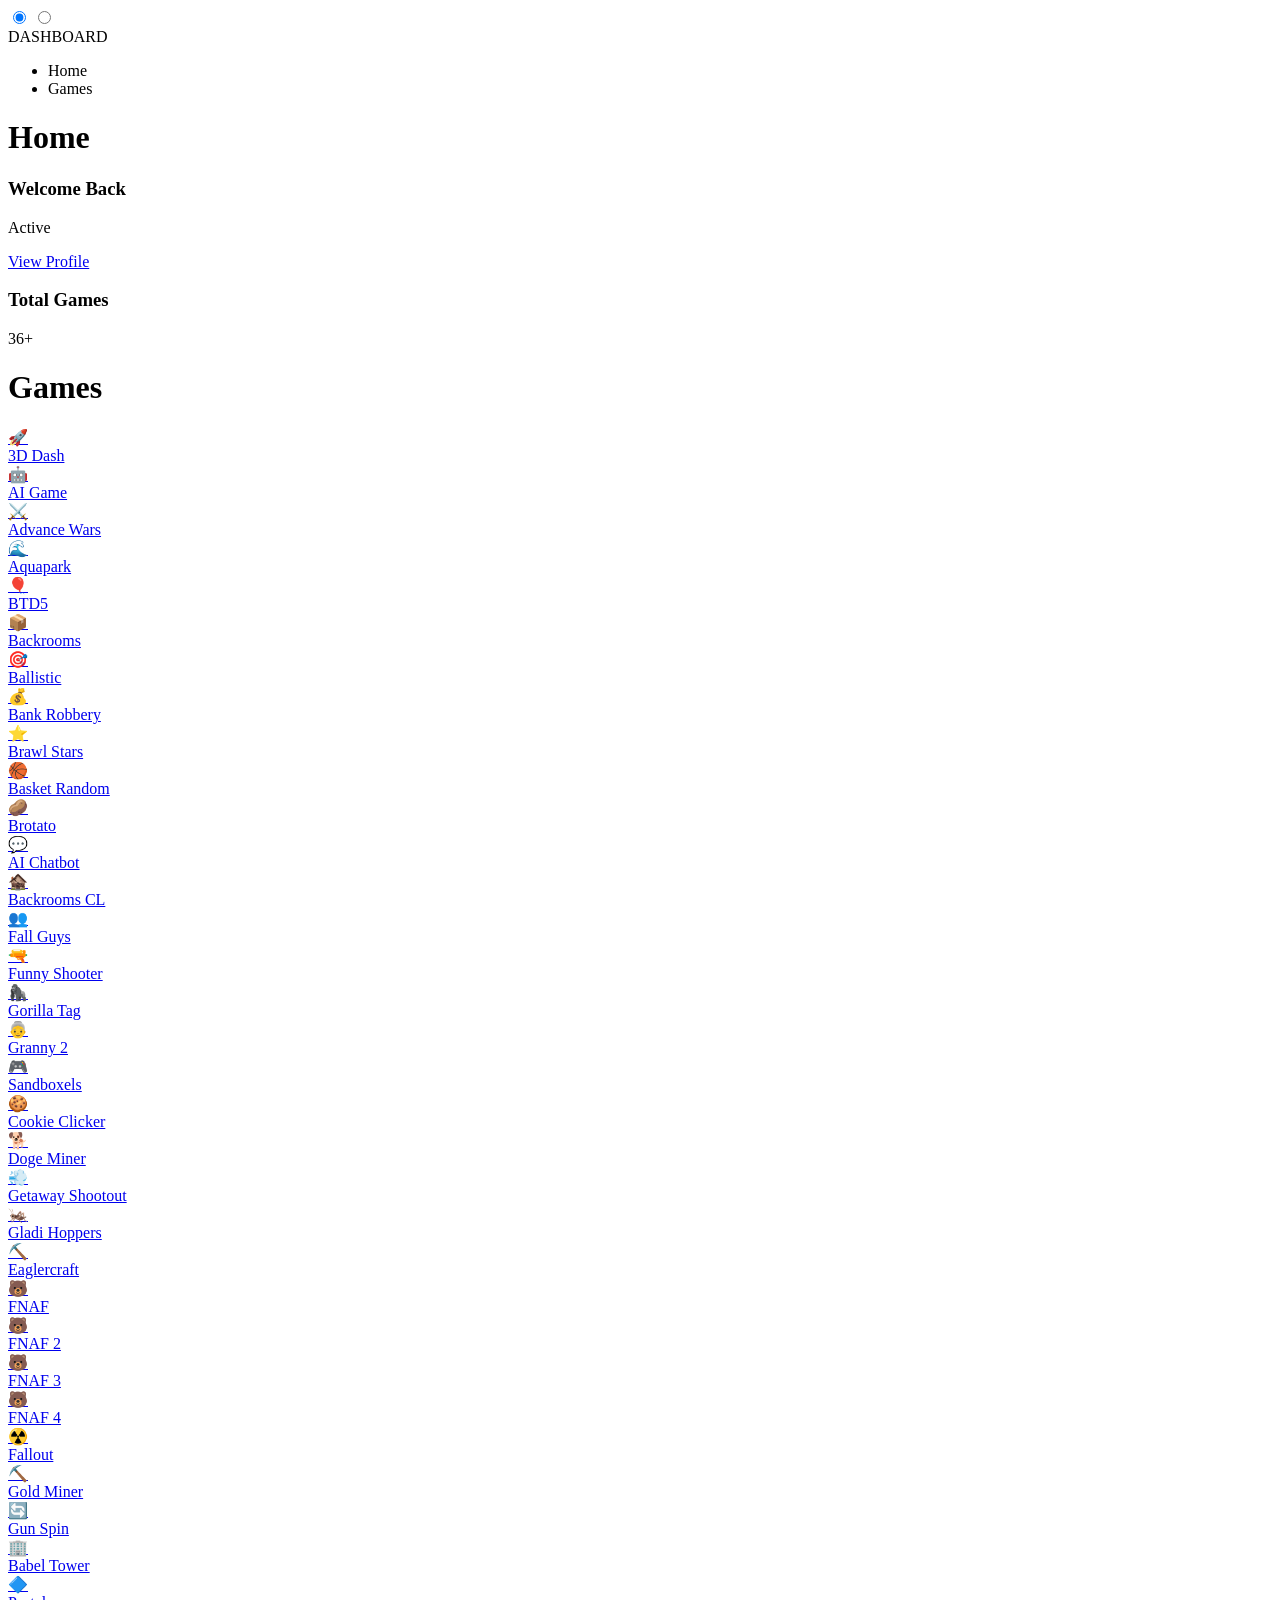
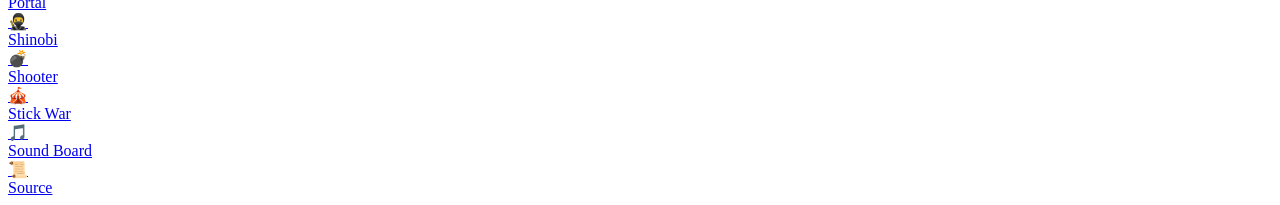
==== index.html @ 44eb1a1d "Fix game boxes with circular icons and game names" ====
<!DOCTYPE html>
<html lang="en">
<head>
    <meta charset="UTF-8">
    <meta name="viewport" content="width=device-width, initial-scale=1.0">
    <title>Matte Red Dashboard</title>
    <link rel="stylesheet" href="style.css">
</head>
<body>

    <!-- CSS Controllers (Must remain at root level) -->
    <input type="radio" id="tab-home" name="nav" checked>
    <input type="radio" id="tab-games" name="nav">

    <!-- Sidebar Navigation -->
    <aside class="sidebar">
        <div class="logo">DASHBOARD</div>
        <ul class="nav-links">
            <li><label for="tab-home">Home</label></li>
            <li><label for="tab-games">Games</label></li>
        </ul>
    </aside>

    <!-- Main Content Wrapper -->
    <main class="content">

        <!-- TAB 1: HOME -->
        <div class="section" id="section-home">
            <h1>Home</h1>
            <div class="grid">
                <div class="card card-red">
                    <h3>Welcome Back</h3>
                    <p class="big-number">Active</p>
                    <a href="#" class="action-btn" style="background-color: rgba(255,255,255,0.2);">View Profile</a>
                </div>
                <div class="card">
                    <h3>Total Games</h3>
                    <p class="big-number">36+</p>
                </div>
            </div>
        </div>

        <!-- TAB 2: GAMES -->
        <div class="section" id="section-games">
            <h1>Games</h1>
            <div class="game-grid">
                <a href="games/3dash.html" target="_blank" class="game-box">
                    <div class="game-icon">🚀</div>
                    <span>3D Dash</span>
                </a>
                <a href="games/AI.html" target="_blank" class="game-box">
                    <div class="game-icon">🤖</div>
                    <span>AI Game</span>
                </a>
                <a href="games/Advancewars.html" target="_blank" class="game-box">
                    <div class="game-icon">⚔️</div>
                    <span>Advance Wars</span>
                </a>
                <a href="games/Aquapark.html" target="_blank" class="game-box">
                    <div class="game-icon">🌊</div>
                    <span>Aquapark</span>
                </a>
                <a href="games/BTD5.html" target="_blank" class="game-box">
                    <div class="game-icon">🎈</div>
                    <span>BTD5</span>
                </a>
                <a href="games/Backrooms2d.html" target="_blank" class="game-box">
                    <div class="game-icon">📦</div>
                    <span>Backrooms</span>
                </a>
                <a href="games/Ballistic.html" target="_blank" class="game-box">
                    <div class="game-icon">🎯</div>
                    <span>Ballistic</span>
                </a>
                <a href="games/Bankrobbery.html" target="_blank" class="game-box">
                    <div class="game-icon">💰</div>
                    <span>Bank Robbery</span>
                </a>
                <a href="games/BrawlStars.html" target="_blank" class="game-box">
                    <div class="game-icon">⭐</div>
                    <span>Brawl Stars</span>
                </a>
                <a href="games/basketrandom.html" target="_blank" class="game-box">
                    <div class="game-icon">🏀</div>
                    <span>Basket Random</span>
                </a>
                <a href="games/brotato.html" target="_blank" class="game-box">
                    <div class="game-icon">🥔</div>
                    <span>Brotato</span>
                </a>
                <a href="games/clai.html" target="_blank" class="game-box">
                    <div class="game-icon">💬</div>
                    <span>AI Chatbot</span>
                </a>
                <a href="games/clbackrooms.html" target="_blank" class="game-box">
                    <div class="game-icon">🏚️</div>
                    <span>Backrooms CL</span>
                </a>
                <a href="games/clfallguys.html" target="_blank" class="game-box">
                    <div class="game-icon">👥</div>
                    <span>Fall Guys</span>
                </a>
                <a href="games/clfunnyshooter2.html" target="_blank" class="game-box">
                    <div class="game-icon">🔫</div>
                    <span>Funny Shooter</span>
                </a>
                <a href="games/clgorillatag.html" target="_blank" class="game-box">
                    <div class="game-icon">🦍</div>
                    <span>Gorilla Tag</span>
                </a>
                <a href="games/clgranny2.html" target="_blank" class="game-box">
                    <div class="game-icon">👵</div>
                    <span>Granny 2</span>
                </a>
                <a href="games/clsandboxels.html" target="_blank" class="game-box">
                    <div class="game-icon">🎮</div>
                    <span>Sandboxels</span>
                </a>
                <a href="games/cookieclicker.html" target="_blank" class="game-box">
                    <div class="game-icon">🍪</div>
                    <span>Cookie Clicker</span>
                </a>
                <a href="games/dogeminer.html" target="_blank" class="game-box">
                    <div class="game-icon">🐕</div>
                    <span>Doge Miner</span>
                </a>
                <a href="games/getawayshootout.html" target="_blank" class="game-box">
                    <div class="game-icon">💨</div>
                    <span>Getaway Shootout</span>
                </a>
                <a href="games/gladihoppers.html" target="_blank" class="game-box">
                    <div class="game-icon">🦗</div>
                    <span>Gladi Hoppers</span>
                </a>
                <a href="games/EaglercraftX_1.8_u53_Offline_Signed.html" target="_blank" class="game-box">
                    <div class="game-icon">⛏️</div>
                    <span>Eaglercraft</span>
                </a>
                <a href="games/FNAF.html" target="_blank" class="game-box">
                    <div class="game-icon">🐻</div>
                    <span>FNAF</span>
                </a>
                <a href="games/FNAF2.html" target="_blank" class="game-box">
                    <div class="game-icon">🐻</div>
                    <span>FNAF 2</span>
                </a>
                <a href="games/FNAF3.html" target="_blank" class="game-box">
                    <div class="game-icon">🐻</div>
                    <span>FNAF 3</span>
                </a>
                <a href="games/FNAF4.html" target="_blank" class="game-box">
                    <div class="game-icon">🐻</div>
                    <span>FNAF 4</span>
                </a>
                <a href="games/Fallout.html" target="_blank" class="game-box">
                    <div class="game-icon">☢️</div>
                    <span>Fallout</span>
                </a>
                <a href="games/Goldminer.html" target="_blank" class="game-box">
                    <div class="game-icon">⛏️</div>
                    <span>Gold Miner</span>
                </a>
                <a href="games/Gunspin.html" target="_blank" class="game-box">
                    <div class="game-icon">🔄</div>
                    <span>Gun Spin</span>
                </a>
                <a href="games/babeltower.html" target="_blank" class="game-box">
                    <div class="game-icon">🏢</div>
                    <span>Babel Tower</span>
                </a>
                <a href="games/portal.html" target="_blank" class="game-box">
                    <div class="game-icon">🔷</div>
                    <span>Portal</span>
                </a>
                <a href="games/shinobi.html" target="_blank" class="game-box">
                    <div class="game-icon">🥷</div>
                    <span>Shinobi</span>
                </a>
                <a href="games/shooter.html" target="_blank" class="game-box">
                    <div class="game-icon">💣</div>
                    <span>Shooter</span>
                </a>
                <a href="games/stickwar.html" target="_blank" class="game-box">
                    <div class="game-icon">🎪</div>
                    <span>Stick War</span>
                </a>
                <a href="games/soundboard.html" target="_blank" class="game-box">
                    <div class="game-icon">🎵</div>
                    <span>Sound Board</span>
                </a>
                <a href="games/source.html" target="_blank" class="game-box">
                    <div class="game-icon">📜</div>
                    <span>Source</span>
                </a>
            </div>
        </div>

    </main>

</body>
</html>
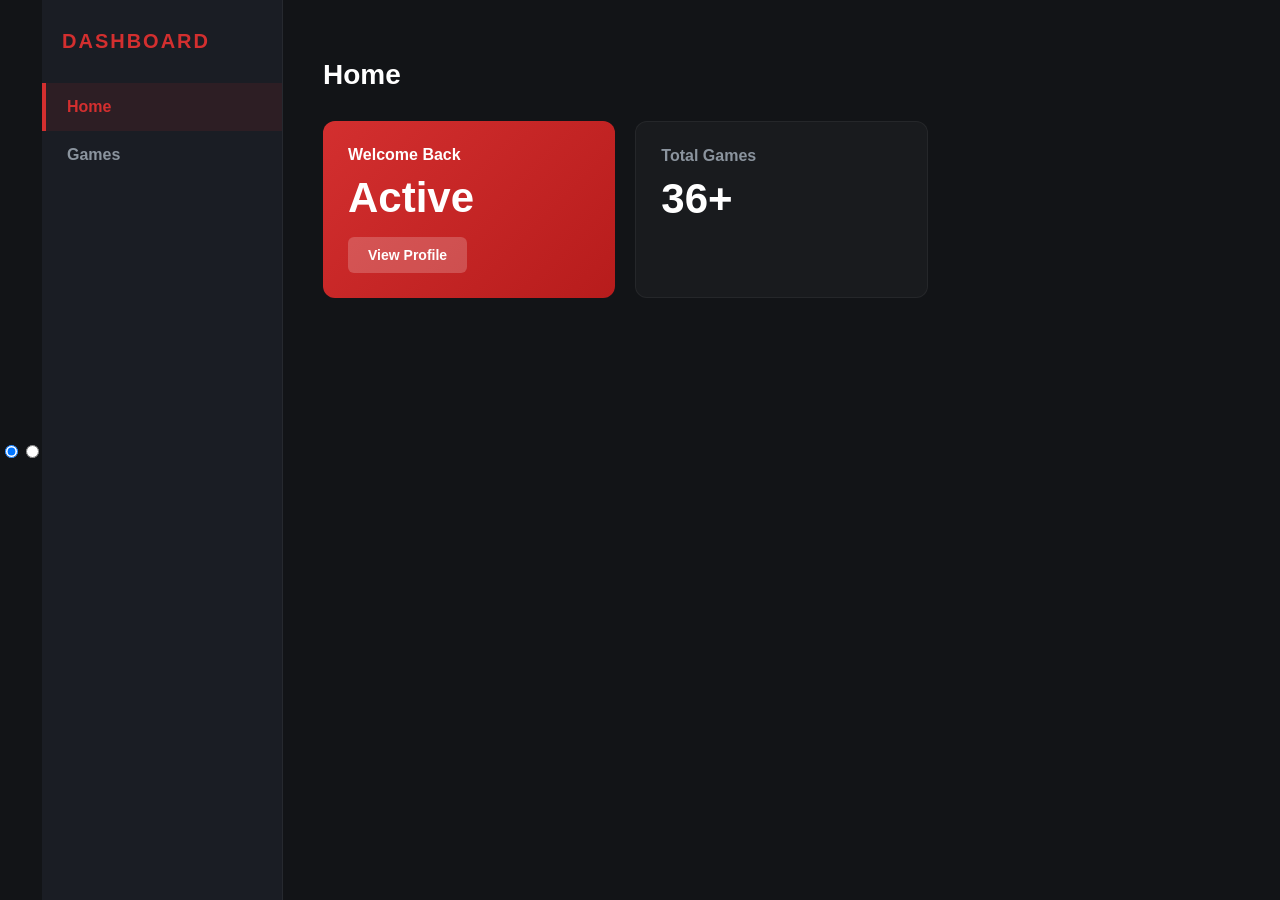
==== commit 52513d52: "Update index.html" ====
--- a/index.html
+++ b/index.html
@@ -3,7 +3,7 @@
 <head>
     <meta charset="UTF-8">
     <meta name="viewport" content="width=device-width, initial-scale=1.0">
-    <title>Matte Red Dashboard</title>
+    <title>games</title>
     <link rel="stylesheet" href="style.css">
 </head>
 <body>
@@ -45,152 +45,160 @@
             <h1>Games</h1>
             <div class="game-grid">
                 <a href="games/3dash.html" target="_blank" class="game-box">
-                    <div class="game-icon">🚀</div>
+                    <div class="game-icon"></div>
                     <span>3D Dash</span>
                 </a>
                 <a href="games/AI.html" target="_blank" class="game-box">
-                    <div class="game-icon">🤖</div>
+                    <div class="game-icon"></div>
                     <span>AI Game</span>
                 </a>
                 <a href="games/Advancewars.html" target="_blank" class="game-box">
-                    <div class="game-icon">⚔️</div>
+                    <div class="game-icon"></div>
                     <span>Advance Wars</span>
                 </a>
                 <a href="games/Aquapark.html" target="_blank" class="game-box">
-                    <div class="game-icon">🌊</div>
+                    <div class="game-icon"></div>
                     <span>Aquapark</span>
                 </a>
                 <a href="games/BTD5.html" target="_blank" class="game-box">
-                    <div class="game-icon">🎈</div>
+                    <div class="game-icon"></div>
                     <span>BTD5</span>
                 </a>
                 <a href="games/Backrooms2d.html" target="_blank" class="game-box">
-                    <div class="game-icon">📦</div>
+                    <div class="game-icon"></div>
                     <span>Backrooms</span>
                 </a>
                 <a href="games/Ballistic.html" target="_blank" class="game-box">
-                    <div class="game-icon">🎯</div>
+                    <div class="game-icon"></div>
                     <span>Ballistic</span>
                 </a>
                 <a href="games/Bankrobbery.html" target="_blank" class="game-box">
-                    <div class="game-icon">💰</div>
+                    <div class="game-icon"></div>
                     <span>Bank Robbery</span>
                 </a>
                 <a href="games/BrawlStars.html" target="_blank" class="game-box">
-                    <div class="game-icon">⭐</div>
+                    <div class="game-icon"></div>
                     <span>Brawl Stars</span>
                 </a>
                 <a href="games/basketrandom.html" target="_blank" class="game-box">
-                    <div class="game-icon">🏀</div>
+                    <div class="game-icon"></div>
                     <span>Basket Random</span>
                 </a>
                 <a href="games/brotato.html" target="_blank" class="game-box">
-                    <div class="game-icon">🥔</div>
+                    <div class="game-icon"></div>
                     <span>Brotato</span>
                 </a>
                 <a href="games/clai.html" target="_blank" class="game-box">
-                    <div class="game-icon">💬</div>
+                    <div class="game-icon"></div>
                     <span>AI Chatbot</span>
                 </a>
                 <a href="games/clbackrooms.html" target="_blank" class="game-box">
-                    <div class="game-icon">🏚️</div>
+                    <div class="game-icon"></div>
                     <span>Backrooms CL</span>
                 </a>
                 <a href="games/clfallguys.html" target="_blank" class="game-box">
-                    <div class="game-icon">👥</div>
+                    <div class="game-icon"></div>
                     <span>Fall Guys</span>
                 </a>
                 <a href="games/clfunnyshooter2.html" target="_blank" class="game-box">
-                    <div class="game-icon">🔫</div>
+                    <div class="game-icon"></div>
                     <span>Funny Shooter</span>
                 </a>
                 <a href="games/clgorillatag.html" target="_blank" class="game-box">
-                    <div class="game-icon">🦍</div>
+                    <div class="game-icon"></div>
                     <span>Gorilla Tag</span>
                 </a>
                 <a href="games/clgranny2.html" target="_blank" class="game-box">
-                    <div class="game-icon">👵</div>
+                    <div class="game-icon"></div>
                     <span>Granny 2</span>
                 </a>
                 <a href="games/clsandboxels.html" target="_blank" class="game-box">
-                    <div class="game-icon">🎮</div>
+                    <div class="game-icon"></div>
                     <span>Sandboxels</span>
                 </a>
                 <a href="games/cookieclicker.html" target="_blank" class="game-box">
-                    <div class="game-icon">🍪</div>
+                    <div class="game-icon"></div>
                     <span>Cookie Clicker</span>
                 </a>
                 <a href="games/dogeminer.html" target="_blank" class="game-box">
-                    <div class="game-icon">🐕</div>
+                    <div class="game-icon"></div>
                     <span>Doge Miner</span>
                 </a>
                 <a href="games/getawayshootout.html" target="_blank" class="game-box">
-                    <div class="game-icon">💨</div>
+                    <div class="game-icon"></div>
                     <span>Getaway Shootout</span>
                 </a>
                 <a href="games/gladihoppers.html" target="_blank" class="game-box">
-                    <div class="game-icon">🦗</div>
+                    <div class="game-icon"></div>
                     <span>Gladi Hoppers</span>
                 </a>
                 <a href="games/EaglercraftX_1.8_u53_Offline_Signed.html" target="_blank" class="game-box">
-                    <div class="game-icon">⛏️</div>
+                    <div class="game-icon"></div>
                     <span>Eaglercraft</span>
                 </a>
                 <a href="games/FNAF.html" target="_blank" class="game-box">
-                    <div class="game-icon">🐻</div>
+                    <div class="game-icon"></div>
                     <span>FNAF</span>
                 </a>
                 <a href="games/FNAF2.html" target="_blank" class="game-box">
-                    <div class="game-icon">🐻</div>
+                    <div class="game-icon"></div>
                     <span>FNAF 2</span>
                 </a>
                 <a href="games/FNAF3.html" target="_blank" class="game-box">
-                    <div class="game-icon">🐻</div>
+                    <div class="game-icon"></div>
                     <span>FNAF 3</span>
                 </a>
                 <a href="games/FNAF4.html" target="_blank" class="game-box">
-                    <div class="game-icon">🐻</div>
+                    <div class="game-icon"></div>
                     <span>FNAF 4</span>
                 </a>
                 <a href="games/Fallout.html" target="_blank" class="game-box">
-                    <div class="game-icon">☢️</div>
+                    <div class="game-icon"></div>
                     <span>Fallout</span>
                 </a>
                 <a href="games/Goldminer.html" target="_blank" class="game-box">
-                    <div class="game-icon">⛏️</div>
+                    <div class="game-icon"></div>
                     <span>Gold Miner</span>
                 </a>
                 <a href="games/Gunspin.html" target="_blank" class="game-box">
-                    <div class="game-icon">🔄</div>
+                    <div class="game-icon"></div>
                     <span>Gun Spin</span>
                 </a>
                 <a href="games/babeltower.html" target="_blank" class="game-box">
-                    <div class="game-icon">🏢</div>
+                    <div class="game-icon"></div>
                     <span>Babel Tower</span>
                 </a>
                 <a href="games/portal.html" target="_blank" class="game-box">
-                    <div class="game-icon">🔷</div>
+                    <div class="game-icon"></div>
                     <span>Portal</span>
                 </a>
                 <a href="games/shinobi.html" target="_blank" class="game-box">
-                    <div class="game-icon">🥷</div>
+                    <div class="game-icon"></div>
                     <span>Shinobi</span>
                 </a>
                 <a href="games/shooter.html" target="_blank" class="game-box">
-                    <div class="game-icon">💣</div>
+                    <div class="game-icon"></div>
                     <span>Shooter</span>
                 </a>
                 <a href="games/stickwar.html" target="_blank" class="game-box">
-                    <div class="game-icon">🎪</div>
+                    <div class="game-icon"></div>
                     <span>Stick War</span>
                 </a>
                 <a href="games/soundboard.html" target="_blank" class="game-box">
-                    <div class="game-icon">🎵</div>
+                    <div class="game-icon"></div>
                     <span>Sound Board</span>
                 </a>
                 <a href="games/source.html" target="_blank" class="game-box">
-                    <div class="game-icon">📜</div>
+                    <div class="game-icon"></div>
                     <span>Source</span>
+                </a>
+                <a href="games/ultrakill.html" target="_blank" class="game-box">
+                    <div class="game-icon"></div>
+                    <span>Ultrakill</span>
+                </a>
+                <a href="games/games.html" target="_blank" class="game-box">
+                    <div class="game-icon"></div>
+                    <span>All games</span>
                 </a>
             </div>
         </div>
--- a/style.css
+++ b/style.css
@@ -0,0 +1,222 @@
+/* Color Palette */
+:root {
+  --bg-main: #121417;       /* Off-black charcoal */
+  --bg-sidebar: #1a1d24;    /* Dark slate gray */
+  --accent-red: #d32f2f;    /* Deep matte red */
+  --hover-red: #b71c1c;     /* Darker red hover */
+  --text-primary: #ffffff;  /* Pure white */
+  --text-muted: #8b949e;    /* Cool gray */
+  --card-bg: rgba(255, 255, 255, 0.03); /* Subtle glass tint */
+}
+
+body {
+  margin: 0;
+  padding: 0;
+  font-family: -apple-system, BlinkMacSystemFont, 'Segoe UI', Roboto, sans-serif;
+  background-color: var(--bg-main);
+  color: var(--text-primary);
+  display: flex;
+  height: 100vh;
+  overflow: hidden;
+}
+
+/* Sidebar Layout */
+.sidebar {
+  width: 240px;
+  background-color: var(--bg-sidebar);
+  display: flex;
+  flex-direction: column;
+  border-right: 1px solid rgba(255, 255, 255, 0.05);
+}
+
+.logo {
+  font-size: 20px;
+  font-weight: 800;
+  letter-spacing: 2px;
+  padding: 30px 20px;
+  color: var(--accent-red);
+}
+
+.nav-links {
+  list-style: none;
+  padding: 0;
+  margin: 0;
+}
+
+.nav-links li {
+  width: 100%;
+}
+
+.nav-links input[type="radio"] {
+  display: none; /* Hide standard buttons */
+}
+
+/* Sidebar Clickable Tabs */
+.nav-links label {
+  display: block;
+  padding: 15px 25px;
+  color: var(--text-muted);
+  cursor: pointer;
+  font-weight: 600;
+  transition: all 0.2s ease;
+}
+
+.nav-links label:hover {
+  background-color: rgba(255, 255, 255, 0.02);
+  color: var(--text-primary);
+}
+
+/* Active tab style */
+#tab-home:checked ~ .sidebar label[for="tab-home"],
+#tab-games:checked ~ .sidebar label[for="tab-games"] {
+  background-color: rgba(211, 47, 47, 0.1);
+  color: var(--accent-red);
+  border-left: 4px solid var(--accent-red);
+  padding-left: 21px; /* Account for the border */
+}
+
+/* Main Content Wrapper */
+.content {
+  flex: 1;
+  padding: 40px;
+  overflow-y: auto;
+}
+
+/* Hide content blocks by default */
+.section {
+  display: none;
+}
+
+/* Show sections based on radio button state */
+#tab-home:checked ~ .content #section-home,
+#tab-games:checked ~ .content #section-games {
+  display: block;
+}
+
+h1 {
+  font-size: 28px;
+  margin-bottom: 30px;
+  font-weight: 700;
+}
+
+/* Grid System for Dashboard */
+.grid {
+  display: grid;
+  grid-template-columns: repeat(auto-fill, minmax(280px, 1fr));
+  gap: 20px;
+}
+
+/* Modern Matte Cards */
+.card {
+  background: var(--card-bg);
+  border: 1px solid rgba(255, 255, 255, 0.05);
+  border-radius: 12px;
+  padding: 25px;
+  transition: transform 0.2s, box-shadow 0.2s;
+}
+
+.card:hover {
+  transform: translateY(-3px);
+  box-shadow: 0 10px 20px rgba(0, 0, 0, 0.3);
+}
+
+.card h3 {
+  margin: 0 0 10px 0;
+  font-size: 16px;
+  color: var(--text-muted);
+}
+
+.big-number {
+  font-size: 42px;
+  font-weight: 800;
+  margin: 0;
+  color: var(--text-primary);
+}
+
+/* Red Accent Card */
+.card-red {
+  background: linear-gradient(135deg, var(--accent-red), var(--hover-red));
+  border: none;
+}
+
+.card-red h3, .card-red .big-number {
+  color: #ffffff;
+}
+
+/* Active buttons */
+.action-btn {
+  display: inline-block;
+  margin-top: 15px;
+  padding: 10px 20px;
+  background-color: var(--accent-red);
+  color: #ffffff;
+  text-decoration: none;
+  border-radius: 6px;
+  font-weight: 600;
+  font-size: 14px;
+  transition: background-color 0.2s;
+}
+
+.action-btn:hover {
+  background-color: var(--hover-red);
+}
+
+/* Game Grid Styles - Like the reference image */
+.game-grid {
+  display: grid;
+  grid-template-columns: repeat(auto-fill, minmax(140px, 1fr));
+  gap: 20px;
+  padding: 0;
+}
+
+.game-box {
+  background: rgba(255, 255, 255, 0.05);
+  border: 1px solid rgba(255, 255, 255, 0.1);
+  border-radius: 12px;
+  padding: 15px;
+  text-decoration: none;
+  color: var(--text-primary);
+  text-align: center;
+  transition: all 0.3s ease;
+  display: flex;
+  flex-direction: column;
+  align-items: center;
+  justify-content: center;
+  gap: 12px;
+  min-height: 150px;
+  cursor: pointer;
+}
+
+.game-box:hover {
+  background: rgba(211, 47, 47, 0.15);
+  border-color: var(--accent-red);
+  transform: translateY(-5px);
+  box-shadow: 0 8px 20px rgba(211, 47, 47, 0.2);
+}
+
+.game-icon {
+  width: 80px;
+  height: 80px;
+  border-radius: 50%;
+  background: radial-gradient(circle at 30% 30%, rgba(255, 255, 255, 0.1), rgba(0, 0, 0, 0.3));
+  border: 2px solid rgba(211, 47, 47, 0.4);
+  display: flex;
+  align-items: center;
+  justify-content: center;
+  font-size: 42px;
+  transition: all 0.3s ease;
+}
+
+.game-box:hover .game-icon {
+  border-color: var(--accent-red);
+  box-shadow: 0 0 20px rgba(211, 47, 47, 0.4);
+  transform: scale(1.1);
+}
+
+.game-box span {
+  font-size: 13px;
+  font-weight: 600;
+  letter-spacing: 0.5px;
+  word-break: break-word;
+  color: rgba(255, 255, 255, 0.9);
+}
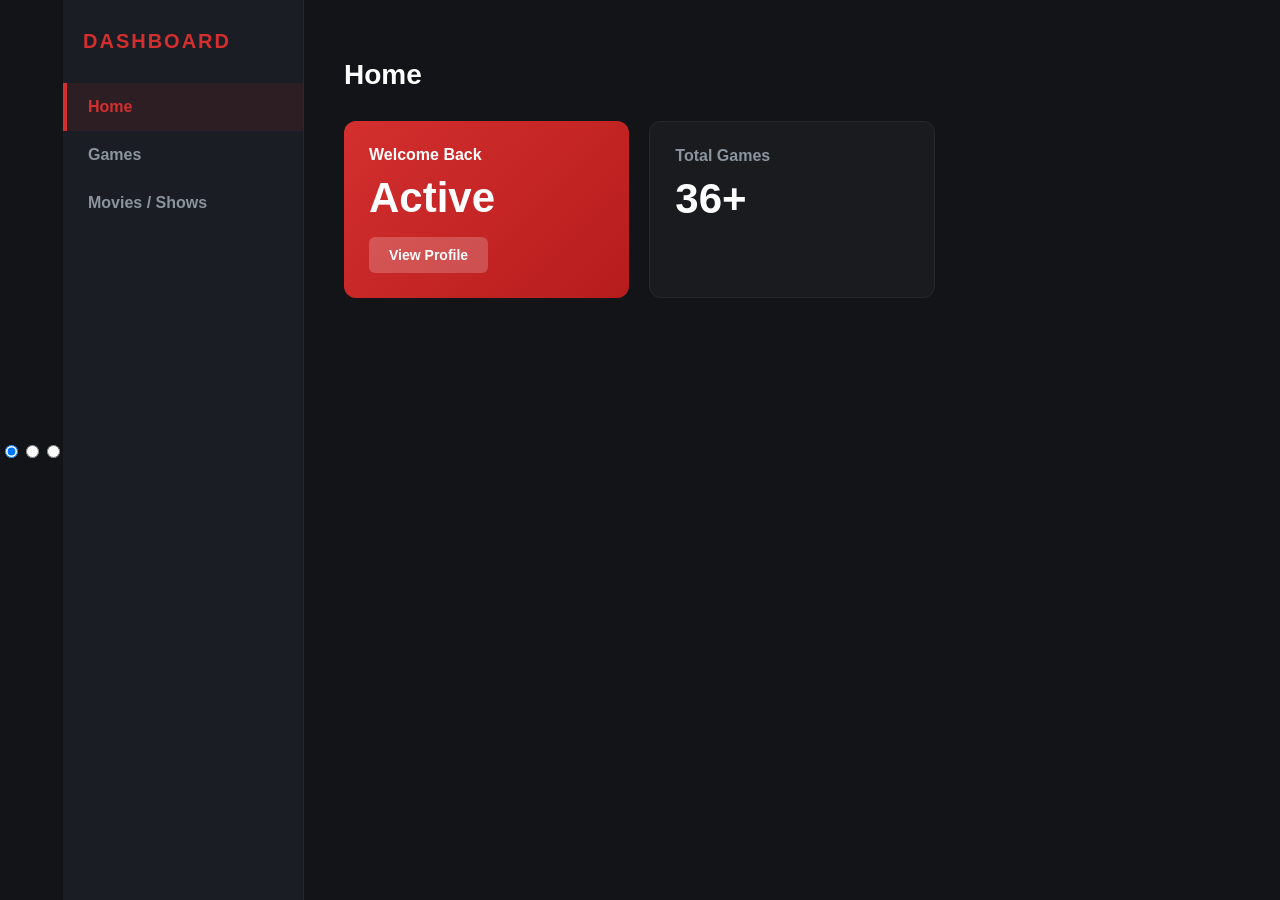
==== commit ca499b8c: "Update index.html" ====
--- a/index.html
+++ b/index.html
@@ -7,17 +7,20 @@
     <link rel="stylesheet" href="style.css">
 </head>
 <body>
-
+    
     <!-- CSS Controllers (Must remain at root level) -->
     <input type="radio" id="tab-home" name="nav" checked>
     <input type="radio" id="tab-games" name="nav">
+    <input type="radio" id="tab-movies/shows" name="nav">
 
     <!-- Sidebar Navigation -->
+
     <aside class="sidebar">
         <div class="logo">DASHBOARD</div>
         <ul class="nav-links">
             <li><label for="tab-home">Home</label></li>
             <li><label for="tab-games">Games</label></li>
+            <li><label for="tab-movies/shows">Movies / Shows</label></li>
         </ul>
     </aside>
 
@@ -200,10 +203,25 @@
                     <div class="game-icon"></div>
                     <span>All games</span>
                 </a>
+              </div>
+                        <!-- TAB 3: MOVIES / SHOWS -->
+        <div class="section" id="section-movies/shows">
+            <h1>Movies / Shows</h1>
+            <div class="game-grid">
+
+                <!-- Movie Box 1 -->
+                <a href="https://YOUR-MOVIE-LINK-1.com" target="_blank" class="game-box">
+                    <div class="game-icon"></div>
+                    <span>Movie Title 1</span>
+                </a>
+
+                <!-- Movie Box 2 -->
+                <a href="https://YOUR-MOVIE-LINK-2.com" target="_blank" class="game-box">
+                    <div class="game-icon"></div>
+                    <span>Movie Title 2</span>
+                </a>
             </div>
-        </div>
-
+            </div>
     </main>
-
 </body>
 </html>
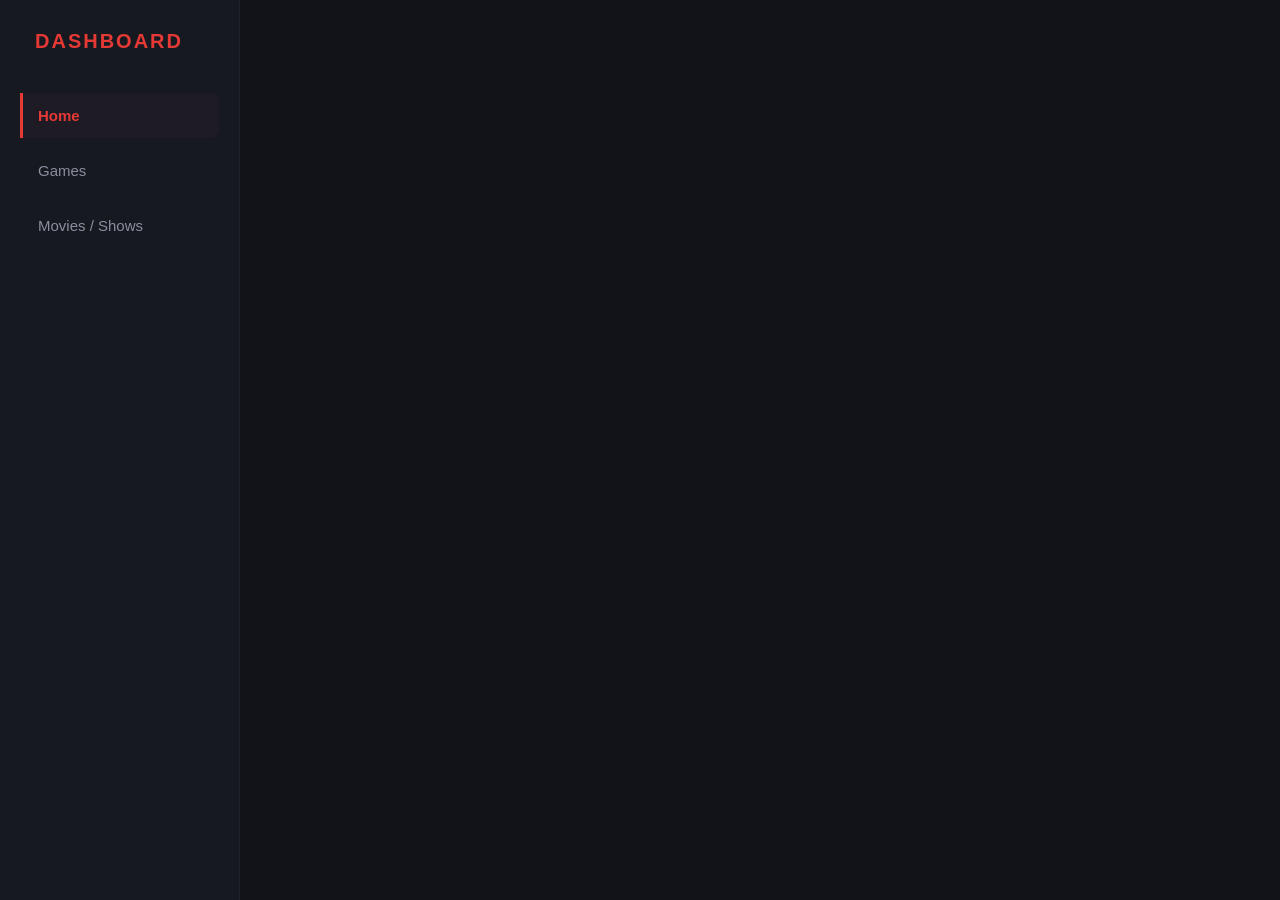
==== commit 4899b8f5: "Update index.html" ====
--- a/index.html
+++ b/index.html
@@ -11,7 +11,7 @@
     <!-- CSS Controllers (Must remain at root level) -->
     <input type="radio" id="tab-home" name="nav" checked>
     <input type="radio" id="tab-games" name="nav">
-    <input type="radio" id="tab-movies/shows" name="nav">
+    <input type="radio" id="tab-movies-shows" name="nav">
 
     <!-- Sidebar Navigation -->
 
@@ -20,7 +20,7 @@
         <ul class="nav-links">
             <li><label for="tab-home">Home</label></li>
             <li><label for="tab-games">Games</label></li>
-            <li><label for="tab-movies/shows">Movies / Shows</label></li>
+            <li><label for="tab-movies-shows">Movies / Shows</label></li>
         </ul>
     </aside>
 
@@ -205,7 +205,7 @@
                 </a>
               </div>
                         <!-- TAB 3: MOVIES / SHOWS -->
-        <div class="section" id="section-movies/shows">
+        <div class="section" id="section-movies-shows">
             <h1>Movies / Shows</h1>
             <div class="game-grid">
 
--- a/style.css
+++ b/style.css
@@ -1,222 +1,164 @@
-/* Color Palette */
-:root {
-  --bg-main: #121417;       /* Off-black charcoal */
-  --bg-sidebar: #1a1d24;    /* Dark slate gray */
-  --accent-red: #d32f2f;    /* Deep matte red */
-  --hover-red: #b71c1c;     /* Darker red hover */
-  --text-primary: #ffffff;  /* Pure white */
-  --text-muted: #8b949e;    /* Cool gray */
-  --card-bg: rgba(255, 255, 255, 0.03); /* Subtle glass tint */
+/* ==========================================================================
+   1. GLOBAL & CORE LAYOUT RESET
+   ========================================================================== */
+body {
+    background-color: #111318;
+    color: #ffffff;
+    font-family: -apple-system, BlinkMacSystemFont, "Segoe UI", Roboto, Arial, sans-serif;
+    margin: 0;
+    padding: 0;
+    display: flex;
+    min-height: 100vh;
 }
 
-body {
-  margin: 0;
-  padding: 0;
-  font-family: -apple-system, BlinkMacSystemFont, 'Segoe UI', Roboto, sans-serif;
-  background-color: var(--bg-main);
-  color: var(--text-primary);
-  display: flex;
-  height: 100vh;
-  overflow: hidden;
+/* 🟢 HIDES THE WHITE RADIO CIRCLES FROM THE TOP CORNER */
+input[type="radio"][name="nav"] {
+    display: none;
 }
 
-/* Sidebar Layout */
+/* ==========================================================================
+   2. SIDEBAR NAVIGATION STYLING
+   ========================================================================== */
 .sidebar {
-  width: 240px;
-  background-color: var(--bg-sidebar);
-  display: flex;
-  flex-direction: column;
-  border-right: 1px solid rgba(255, 255, 255, 0.05);
+    width: 240px;
+    background-color: #161920;
+    height: 100vh;
+    padding: 30px 20px;
+    box-sizing: border-box;
+    position: fixed;
+    left: 0;
+    top: 0;
+    border-right: 1px solid #1f232d;
 }
 
 .logo {
-  font-size: 20px;
-  font-weight: 800;
-  letter-spacing: 2px;
-  padding: 30px 20px;
-  color: var(--accent-red);
+    color: #e53935;
+    font-weight: 800;
+    letter-spacing: 2px;
+    margin-bottom: 40px;
+    font-size: 20px;
+    padding-left: 15px;
 }
 
 .nav-links {
-  list-style: none;
-  padding: 0;
-  margin: 0;
+    list-style: none;
+    padding: 0;
+    margin: 0;
 }
 
 .nav-links li {
-  width: 100%;
+    margin-bottom: 10px;
 }
 
-.nav-links input[type="radio"] {
-  display: none; /* Hide standard buttons */
+/* Make labels clickable and styled like sidebar items */
+.nav-links li label {
+    display: block;
+    color: #8a8f9d;
+    padding: 14px 18px;
+    border-radius: 8px;
+    font-size: 15px;
+    font-weight: 500;
+    cursor: pointer;
+    transition: all 0.2s ease-in-out;
 }
 
-/* Sidebar Clickable Tabs */
-.nav-links label {
-  display: block;
-  padding: 15px 25px;
-  color: var(--text-muted);
-  cursor: pointer;
-  font-weight: 600;
-  transition: all 0.2s ease;
+.nav-links li label:hover {
+    color: #ffffff;
+    background-color: #1c2029;
 }
 
-.nav-links label:hover {
-  background-color: rgba(255, 255, 255, 0.02);
-  color: var(--text-primary);
+/* ==========================================================================
+   3. AUTOMATIC TAB SWITCHING ENGINE (CSS CONTROLLER)
+   ========================================================================== */
+/* Hide all main panels by default */
+.section {
+    display: none;
 }
 
-/* Active tab style */
-#tab-home:checked ~ .sidebar label[for="tab-home"],
-#tab-games:checked ~ .sidebar label[for="tab-games"] {
-  background-color: rgba(211, 47, 47, 0.1);
-  color: var(--accent-red);
-  border-left: 4px solid var(--accent-red);
-  padding-left: 21px; /* Account for the border */
+/* When Home is clicked -> Show Home / Highlight Home Link */
+#tab-home:checked ~ .sidebar .nav-links label[for="tab-home"],
+#tab-games:checked ~ .sidebar .nav-links label[for="tab-games"],
+#tab-movies\/shows:checked ~ .sidebar .nav-links label[for="tab-movies/shows"] {
+    color: #e53935;
+    background-color: #1e1b24;
+    font-weight: 600;
+    border-left: 3px solid #e53935;
+    border-radius: 0 8px 8px 0;
+    padding-left: 15px;
 }
 
-/* Main Content Wrapper */
-.content {
-  flex: 1;
-  padding: 40px;
-  overflow-y: auto;
+/* Switch sections based on active tab state */
+#tab-home:checked ~ main #section-home,
+#tab-games:checked ~ main #section-games,
+#tab-movies\/shows:checked ~ main #section-movies\/shows {
+    display: block;
 }
 
-/* Hide content blocks by default */
-.section {
-  display: none;
-}
-
-/* Show sections based on radio button state */
-#tab-home:checked ~ .content #section-home,
-#tab-games:checked ~ .content #section-games {
-  display: block;
+/* ==========================================================================
+   4. CONTENT PANELS & RESPONSIVE GRID LAYOUT
+   ========================================================================== */
+.main-content {
+    margin-left: 240px; /* Leaves perfect space for fixed sidebar */
+    padding: 40px 50px;
+    flex-grow: 1;
+    box-sizing: border-box;
 }
 
 h1 {
-  font-size: 28px;
-  margin-bottom: 30px;
-  font-weight: 700;
+    font-size: 28px;
+    font-weight: 700;
+    margin-top: 0;
+    margin-bottom: 30px;
 }
 
-/* Grid System for Dashboard */
-.grid {
-  display: grid;
-  grid-template-columns: repeat(auto-fill, minmax(280px, 1fr));
-  gap: 20px;
+.game-grid {
+    display: flex;
+    flex-wrap: wrap;
+    gap: 24px;
 }
 
-/* Modern Matte Cards */
-.card {
-  background: var(--card-bg);
-  border: 1px solid rgba(255, 255, 255, 0.05);
-  border-radius: 12px;
-  padding: 25px;
-  transition: transform 0.2s, box-shadow 0.2s;
-}
-
-.card:hover {
-  transform: translateY(-3px);
-  box-shadow: 0 10px 20px rgba(0, 0, 0, 0.3);
-}
-
-.card h3 {
-  margin: 0 0 10px 0;
-  font-size: 16px;
-  color: var(--text-muted);
-}
-
-.big-number {
-  font-size: 42px;
-  font-weight: 800;
-  margin: 0;
-  color: var(--text-primary);
-}
-
-/* Red Accent Card */
-.card-red {
-  background: linear-gradient(135deg, var(--accent-red), var(--hover-red));
-  border: none;
-}
-
-.card-red h3, .card-red .big-number {
-  color: #ffffff;
-}
-
-/* Active buttons */
-.action-btn {
-  display: inline-block;
-  margin-top: 15px;
-  padding: 10px 20px;
-  background-color: var(--accent-red);
-  color: #ffffff;
-  text-decoration: none;
-  border-radius: 6px;
-  font-weight: 600;
-  font-size: 14px;
-  transition: background-color 0.2s;
-}
-
-.action-btn:hover {
-  background-color: var(--hover-red);
-}
-
-/* Game Grid Styles - Like the reference image */
-.game-grid {
-  display: grid;
-  grid-template-columns: repeat(auto-fill, minmax(140px, 1fr));
-  gap: 20px;
-  padding: 0;
-}
-
+/* ==========================================================================
+   5. BOX CARDS STYLING (USED FOR BOTH GAMES & MOVIES)
+   ========================================================================== */
 .game-box {
-  background: rgba(255, 255, 255, 0.05);
-  border: 1px solid rgba(255, 255, 255, 0.1);
-  border-radius: 12px;
-  padding: 15px;
-  text-decoration: none;
-  color: var(--text-primary);
-  text-align: center;
-  transition: all 0.3s ease;
-  display: flex;
-  flex-direction: column;
-  align-items: center;
-  justify-content: center;
-  gap: 12px;
-  min-height: 150px;
-  cursor: pointer;
+    background-color: #161920;
+    border: 1px solid #222630;
+    border-radius: 14px;
+    width: 150px;
+    padding: 20px 15px;
+    text-align: center;
+    text-decoration: none;
+    color: #ffffff;
+    box-sizing: border-box;
+    transition: transform 0.2s cubic-bezier(0.4, 0, 0.2, 1), border-color 0.2s;
 }
 
 .game-box:hover {
-  background: rgba(211, 47, 47, 0.15);
-  border-color: var(--accent-red);
-  transform: translateY(-5px);
-  box-shadow: 0 8px 20px rgba(211, 47, 47, 0.2);
+    transform: translateY(-5px);
+    border-color: #e53935;
+    box-shadow: 0 10px 20px rgba(0, 0, 0, 0.3);
 }
 
 .game-icon {
-  width: 80px;
-  height: 80px;
-  border-radius: 50%;
-  background: radial-gradient(circle at 30% 30%, rgba(255, 255, 255, 0.1), rgba(0, 0, 0, 0.3));
-  border: 2px solid rgba(211, 47, 47, 0.4);
-  display: flex;
-  align-items: center;
-  justify-content: center;
-  font-size: 42px;
-  transition: all 0.3s ease;
+    width: 80px;
+    height: 80px;
+    background: linear-gradient(145deg, #2c313d, #161920);
+    border: 1px solid #2d3341;
+    border-radius: 12px;
+    margin: 0 auto 14px auto;
+    transition: transform 0.2s;
 }
 
 .game-box:hover .game-icon {
-  border-color: var(--accent-red);
-  box-shadow: 0 0 20px rgba(211, 47, 47, 0.4);
-  transform: scale(1.1);
+    transform: scale(1.05);
 }
 
 .game-box span {
-  font-size: 13px;
-  font-weight: 600;
-  letter-spacing: 0.5px;
-  word-break: break-word;
-  color: rgba(255, 255, 255, 0.9);
+    font-size: 14px;
+    font-weight: 500;
+    display: block;
+    line-height: 1.4;
+    white-space: nowrap;
+    overflow: hidden;
+    text-overflow: ellipsis;
 }
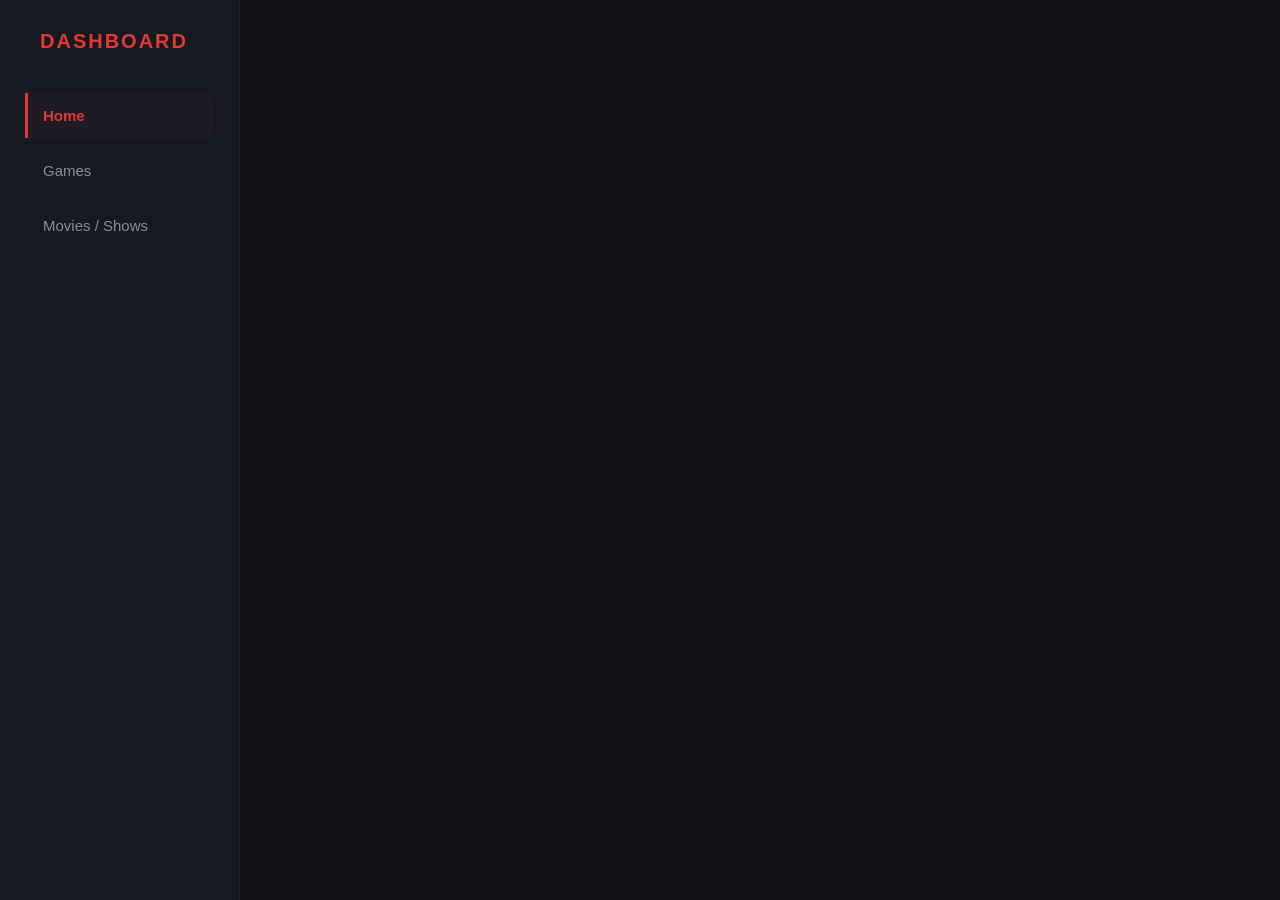
==== commit eaa346ec: "Update index.html" ====
--- a/index.html
+++ b/index.html
@@ -210,9 +210,9 @@
             <div class="game-grid">
 
                 <!-- Movie Box 1 -->
-                <a href="https://YOUR-MOVIE-LINK-1.com" target="_blank" class="game-box">
-                    <div class="game-icon"></div>
-                    <span>Movie Title 1</span>
+                <a href="https://www.google.com/url?q=https://drive.google.com/file/d/1_g_fq1MEbqXuapY_dxXSdohAx8zmxwOX/view_sa=D_source=editors_ust=1779392766275269_usg=AOvVaw0kZakVSM3UetZOEnIG-RTS" target="_blank" class="game-box">
+                    <div class="game-icon"></div>
+                    <span>Batman The Dark Knight</span>
                 </a>
 
                 <!-- Movie Box 2 -->
--- a/style.css
+++ b/style.css
@@ -75,10 +75,10 @@
     display: none;
 }
 
-/* When Home is clicked -> Show Home / Highlight Home Link */
+/* When a tab is clicked -> Highlight its Sidebar Link */
 #tab-home:checked ~ .sidebar .nav-links label[for="tab-home"],
 #tab-games:checked ~ .sidebar .nav-links label[for="tab-games"],
-#tab-movies\/shows:checked ~ .sidebar .nav-links label[for="tab-movies/shows"] {
+#tab-movies-shows:checked ~ .sidebar .nav-links label[for="tab-movies-shows"] {
     color: #e53935;
     background-color: #1e1b24;
     font-weight: 600;
@@ -90,7 +90,7 @@
 /* Switch sections based on active tab state */
 #tab-home:checked ~ main #section-home,
 #tab-games:checked ~ main #section-games,
-#tab-movies\/shows:checked ~ main #section-movies\/shows {
+#tab-movies-shows:checked ~ main #section-movies-shows {
     display: block;
 }
 
@@ -162,3 +162,21 @@
     overflow: hidden;
     text-overflow: ellipsis;
 }
+
+.sidebar {
+    width: 240px;
+    background-color: #161920;
+    height: 100vh;
+    padding: 30px 25px;
+    box-sizing: border-box;
+    border-right: 1px solid #1f232d;
+}
+
+/* Force the game blocks to clear the sidebar area */
+.game-grid {
+    margin-left: 240px !important;
+    width: calc(100% - 240px) !important;
+    display: flex !important;
+    flex-wrap: wrap !important;
+    box-sizing: border-box !important;
+}
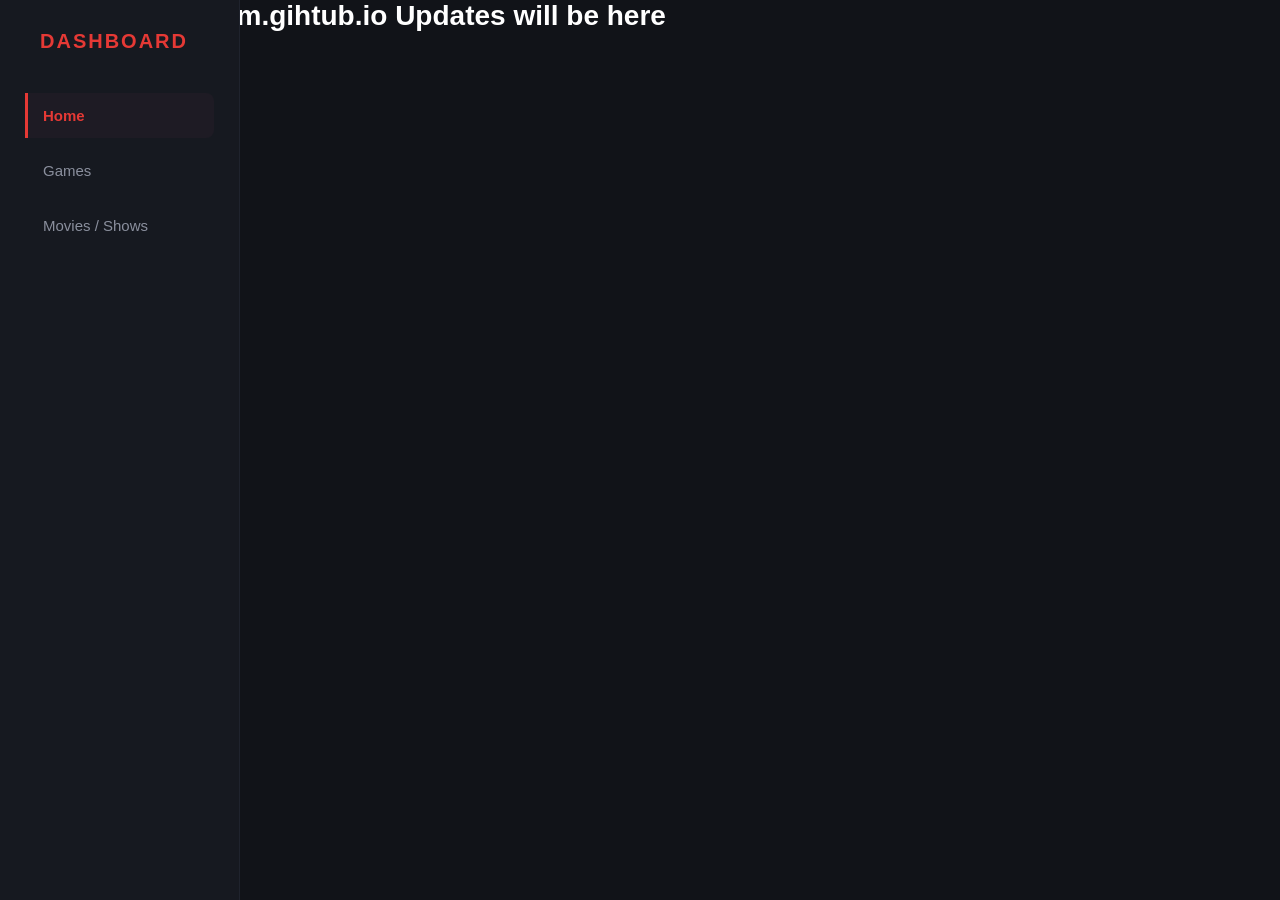
==== commit f166a758: "Update index.html" ====
--- a/index.html
+++ b/index.html
@@ -28,6 +28,7 @@
     <main class="content">
 
         <!-- TAB 1: HOME -->
+        <h1>VISIT Hikidsmmmm.gihtub.io Updates will be here</h1>
         <div class="section" id="section-home">
             <h1>Home</h1>
             <div class="grid">
--- a/style.css
+++ b/style.css
@@ -180,3 +180,70 @@
     flex-wrap: wrap !important;
     box-sizing: border-box !important;
 }
+
+/* Keeps the movie section clear of your sidebar */
+#section-movies-shows {
+    margin-left: 240px;
+    padding: 40px 50px;
+    box-sizing: border-box;
+    width: calc(100% - 240px);
+}
+
+/* Movie section header styling */
+#section-movies-shows h1 {
+    color: #ffffff;
+    font-size: 24px;
+    margin-bottom: 25px;
+    font-family: sans-serif;
+}
+
+/* Switches the layout to a grid that keeps posters side-by-side */
+#section-movies-shows .game-grid {
+    display: grid;
+    /* Fits as many cards per row as possible, shrinking down to a minimum of 160px wide */
+    grid-template-columns: repeat(auto-fill, minmax(160px, 1fr));
+    gap: 25px;
+    width: 100%;
+}
+
+/* Card design styling */
+#section-movies-shows .game-box {
+    display: flex;
+    flex-direction: column;
+    background-color: #1c1f26;
+    border: 1px solid #2a2f3b;
+    border-radius: 12px;
+    overflow: hidden;
+    text-decoration: none;
+    transition: transform 0.2s ease, border-color 0.2s ease;
+}
+
+/* Card hover animation */
+#section-movies-shows .game-box:hover {
+    transform: translateY(-5px);
+    border-color: #4a5568;
+}
+
+/* Formats the icon box into a perfect 2:3 vertical movie poster aspect ratio */
+#section-movies-shows .game-icon {
+    width: 100%;
+    aspect-ratio: 2 / 3;
+    background-color: #101216;
+    background-size: cover;
+    background-position: center;
+}
+
+/* Movie text styling */
+#section-movies-shows span {
+    color: #e2e8f0;
+    font-size: 14px;
+    font-weight: 600;
+    padding: 12px 10px;
+    text-align: center;
+    font-family: sans-serif;
+    /* Caps the title text at 2 lines so long names don't break the layout */
+    display: -webkit-box;
+    -webkit-line-clamp: 2;
+    -webkit-box-orient: vertical;
+    overflow: hidden;
+}
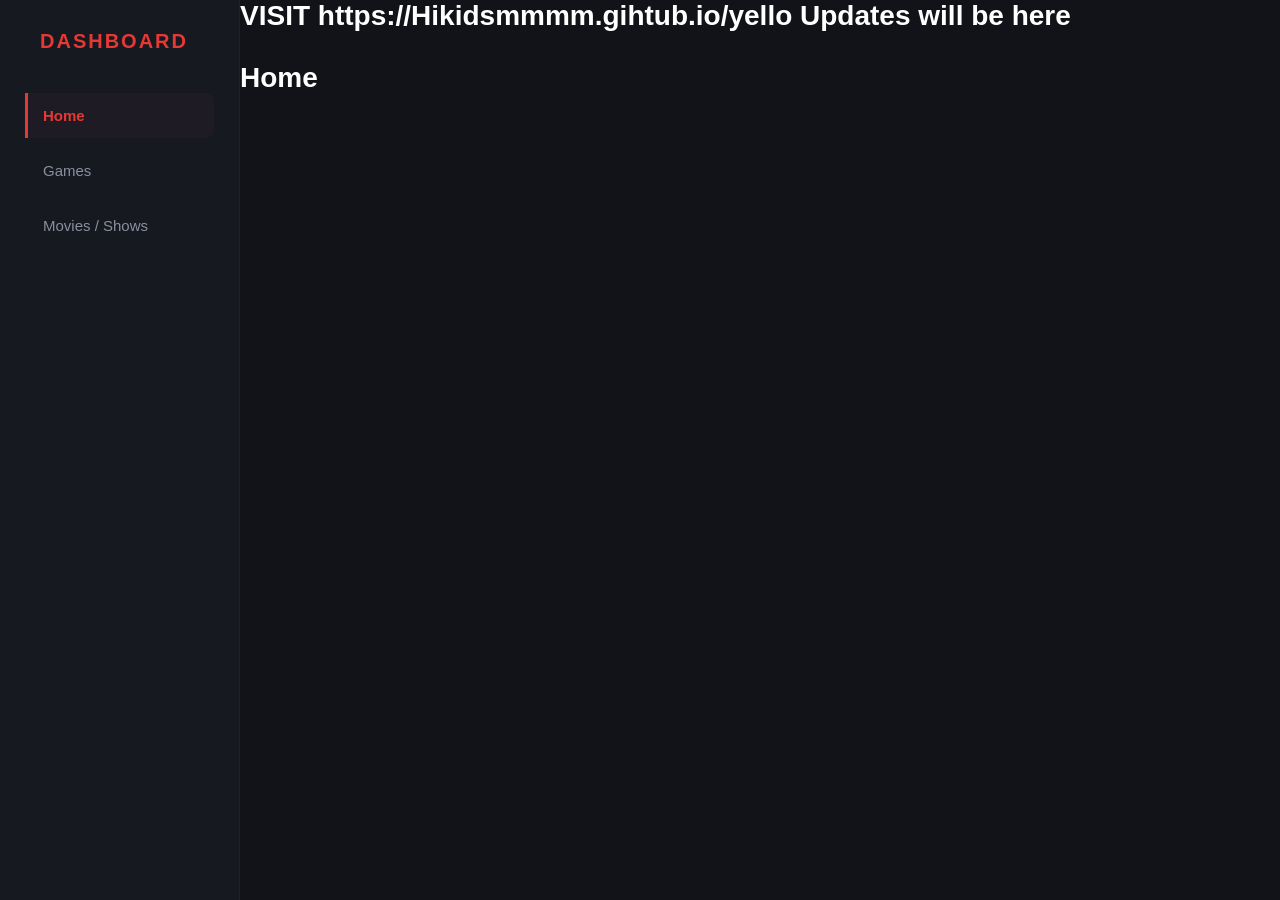
==== commit 877c787d: "Update index.html" ====
--- a/index.html
+++ b/index.html
@@ -28,7 +28,7 @@
     <main class="content">
 
         <!-- TAB 1: HOME -->
-        <h1>VISIT Hikidsmmmm.gihtub.io Updates will be here</h1>
+        <h1>VISIT https://Hikidsmmmm.gihtub.io/yello Updates will be here</h1>
         <div class="section" id="section-home">
             <h1>Home</h1>
             <div class="grid">
--- a/style.css
+++ b/style.css
@@ -247,3 +247,11 @@
     -webkit-box-orient: vertical;
     overflow: hidden;
 }
+
+h1 {
+    margin-left: 240px !important;
+    width: calc(100% - 240px) !important;
+    display: flex !important;
+    flex-wrap: wrap !important;
+    box-sizing: border-box !important;
+}
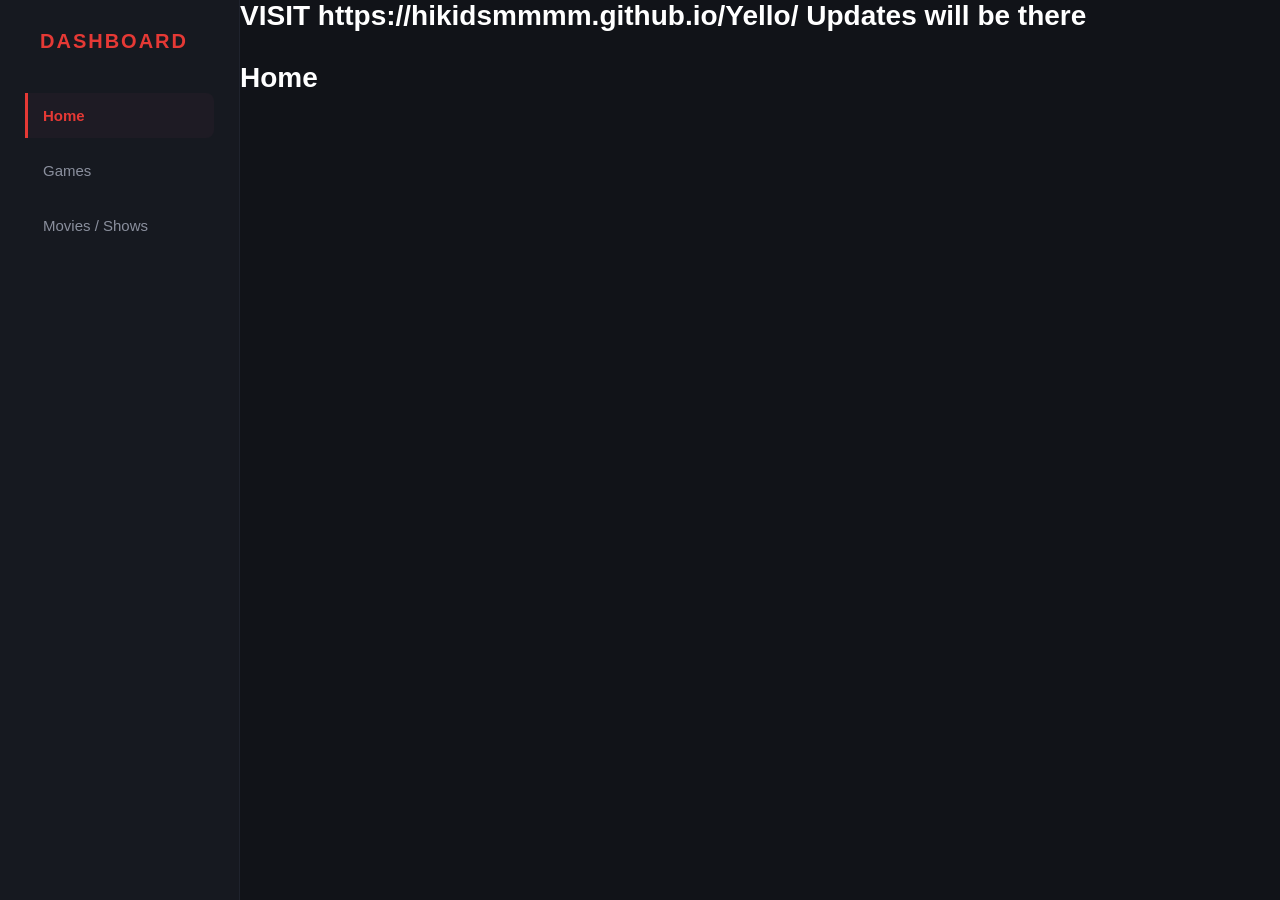
==== commit 62eca6f9: "Update index.html" ====
--- a/index.html
+++ b/index.html
@@ -28,7 +28,7 @@
     <main class="content">
 
         <!-- TAB 1: HOME -->
-        <h1>VISIT https://Hikidsmmmm.gihtub.io/yello Updates will be here</h1>
+        <h1>VISIT https://hikidsmmmm.github.io/Yello/ Updates will be there</h1>
         <div class="section" id="section-home">
             <h1>Home</h1>
             <div class="grid">
